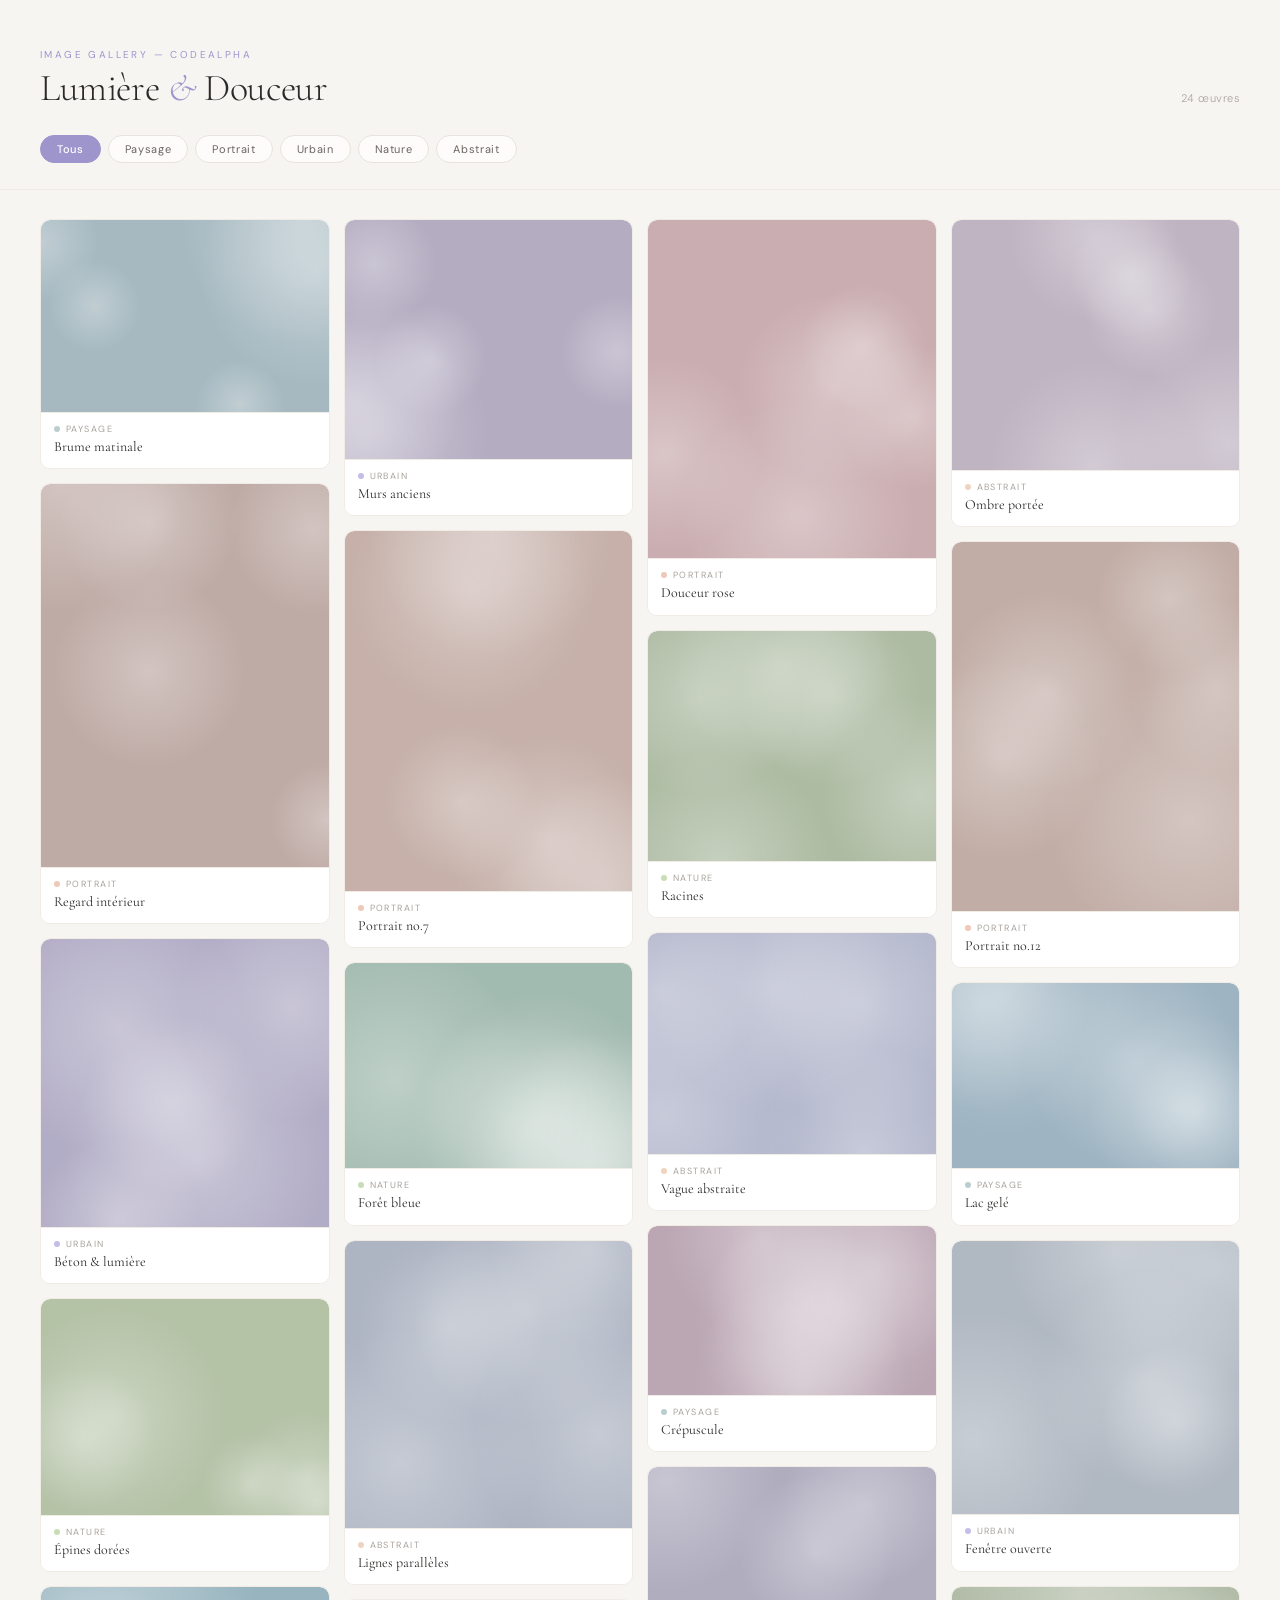
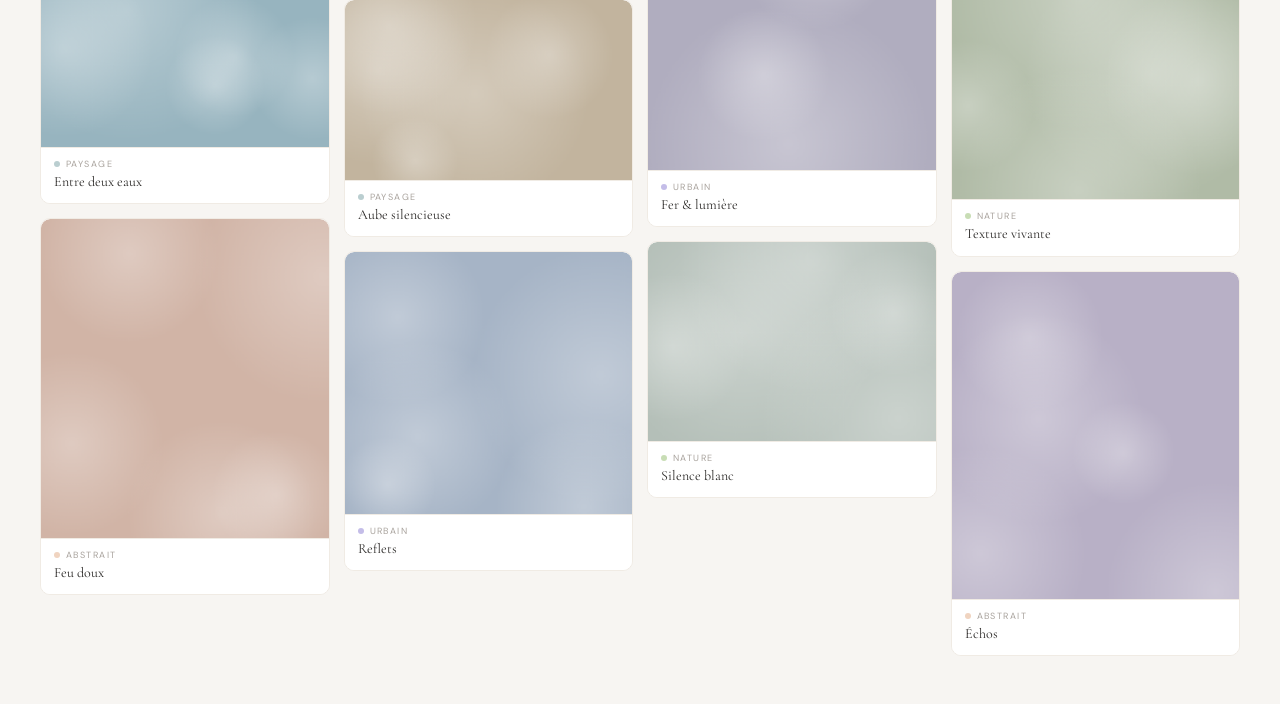
==== index.html @ f767afa3 "inserting each code into its file" ====
<!DOCTYPE html>
<html lang="fr">
<head>
  <meta charset="UTF-8" />
  <meta name="viewport" content="width=device-width, initial-scale=1.0" />
  <title>Lumière & Douceur — Image Gallery</title>
  <link rel="preconnect" href="https://fonts.googleapis.com" />
  <link rel="preconnect" href="https://fonts.gstatic.com" crossorigin />
  <link href="https://fonts.googleapis.com/css2?family=Cormorant+Garamond:ital,wght@0,300;0,400;1,300;1,400&family=DM+Sans:wght@300;400;500&display=swap" rel="stylesheet" />
  <link rel="stylesheet" href="assets/CSS/style.css" />
</head>
<body>

  <!-- HEADER -->
  <header class="g-header">
    <div>
      <p class="g-eyebrow">Image Gallery — CodeAlpha</p>
      <h1 class="g-title">Lumière <em>&amp;</em> Douceur</h1>
    </div>
    <p class="g-count" id="count-label" aria-live="polite">24 œuvres</p>
  </header>

  <!-- FILTERS -->
  <nav class="g-filters" id="filters" aria-label="Filtrer par catégorie"></nav>
  <div class="g-divider" role="separator"></div>

  <!-- GRID -->
  <main>
    <div class="masonry-grid" id="grid"></div>
    <p class="no-results" id="no-results" role="status">Aucune image dans cette catégorie.</p>
  </main>

  <!-- LIGHTBOX -->
  <div class="lightbox" id="lightbox" role="dialog" aria-modal="true" aria-label="Visionneuse d'image">
    <div class="lb-progress-wrap" aria-hidden="true">
      <div class="lb-progress" id="lb-progress"></div>
    </div>

    <button class="lb-close" id="lb-close" aria-label="Fermer la visionneuse">&#x2715;</button>

    <div class="lb-inner">
      <button class="lb-btn lb-prev" id="lb-prev" aria-label="Image précédente">&#8249;</button>

      <div class="lb-img-wrap">
        <img class="lb-img" id="lb-img" src="" alt="" />
        <div class="lb-info">
          <div>
            <p class="lb-cat-label" id="lb-cat"></p>
            <p class="lb-title" id="lb-title"></p>
            <p class="lb-author" id="lb-author"></p>
          </div>
          <p class="lb-counter" id="lb-counter" aria-live="polite"></p>
        </div>
      </div>

      <button class="lb-btn lb-next" id="lb-next" aria-label="Image suivante">&#8250;</button>
    </div>

    <div class="keyboard-hint" aria-hidden="true">
      <span class="key-chip"><kbd>←</kbd><kbd>→</kbd> naviguer</span>
      <span class="key-chip"><kbd>Esc</kbd> fermer</span>
    </div>
  </div>

  <script src="assets/JS/main.js"></script>
</body>
</html>
---- assets/CSS/style.css ----
/* ─── RESET & TOKENS ─── */
*, *::before, *::after { box-sizing: border-box; margin: 0; padding: 0; }

:root {
  --bg:          #F7F5F2;
  --surface:     #FDFCFB;
  --card:        #FFFFFF;
  --border:      #E8E3DC;
  --border-soft: #F0EBE4;
  --lavender:    #C4BDE8;
  --lavender-mid:#9E95CC;
  --sage:        #BACED0;
  --peach:       #EEC9B8;
  --text-dark:   #2C2A28;
  --text-mid:    #6B6560;
  --text-soft:   #A8A29C;
}

html { scroll-behavior: smooth; }

body {
  background: var(--bg);
  font-family: 'DM Sans', sans-serif;
  color: var(--text-dark);
  min-height: 100vh;
}

/* ─── HEADER ─── */
.g-header {
  padding: 3rem 2.5rem 0;
  display: flex;
  align-items: flex-end;
  justify-content: space-between;
  flex-wrap: wrap;
  gap: 1rem;
  max-width: 1400px;
  margin: 0 auto;
}

.g-eyebrow {
  font-size: 10px;
  letter-spacing: 0.24em;
  text-transform: uppercase;
  color: var(--lavender-mid);
  margin-bottom: 7px;
  font-weight: 400;
}

.g-title {
  font-family: 'Cormorant Garamond', serif;
  font-size: clamp(26px, 4vw, 38px);
  font-weight: 300;
  line-height: 1.1;
  letter-spacing: -0.01em;
}

.g-title em {
  font-style: italic;
  color: var(--lavender-mid);
}

.g-count {
  font-size: 11px;
  color: var(--text-soft);
  padding-bottom: 5px;
  font-weight: 300;
  letter-spacing: 0.04em;
}

/* ─── FILTERS ─── */
.g-filters {
  padding: 1.6rem 2.5rem 0.8rem;
  display: flex;
  gap: 7px;
  flex-wrap: wrap;
  max-width: 1400px;
  margin: 0 auto;
}

.filter-btn {
  background: var(--surface);
  border: 1px solid var(--border);
  color: var(--text-mid);
  font-family: 'DM Sans', sans-serif;
  font-size: 11px;
  letter-spacing: 0.06em;
  padding: 6px 16px;
  border-radius: 40px;
  cursor: pointer;
  transition: all 0.22s ease;
  font-weight: 400;
}

.filter-btn:hover {
  border-color: var(--lavender);
  color: var(--lavender-mid);
  background: #F0EEF9;
}

.filter-btn.active {
  background: var(--lavender-mid);
  border-color: var(--lavender-mid);
  color: #fff;
  font-weight: 500;
}

/* ─── DIVIDER ─── */
.g-divider {
  height: 1px;
  background: var(--border-soft);
  margin: 0.8rem 2.5rem 1.8rem;
  max-width: calc(1400px - 5rem);
  margin-left: auto;
  margin-right: auto;
}

/* ─── MASONRY GRID ─── */
.masonry-grid {
  columns: 4;
  column-gap: 14px;
  padding: 0 2.5rem 3rem;
  max-width: 1400px;
  margin: 0 auto;
}

.masonry-item {
  break-inside: avoid;
  margin-bottom: 14px;
  cursor: pointer;
  position: relative;
  overflow: hidden;
  border-radius: 10px;
  background: var(--card);
  border: 1px solid var(--border-soft);
  transition: transform 0.38s cubic-bezier(0.25,0.46,0.45,0.94),
              box-shadow 0.38s ease;
}

.masonry-item:hover {
  transform: translateY(-4px);
  box-shadow: 0 16px 44px rgba(158,149,204,0.14),
              0 2px 8px rgba(0,0,0,0.05);
}

.masonry-item:focus-visible {
  outline: 2px solid var(--lavender-mid);
  outline-offset: 3px;
}

.masonry-item img {
  width: 100%;
  display: block;
  border-radius: 9px 9px 0 0;
  transition: transform 0.55s cubic-bezier(0.25,0.46,0.45,0.94);
}

.masonry-item:hover img {
  transform: scale(1.05);
}

/* Card footer */
.item-footer {
  padding: 10px 13px 12px;
  background: var(--card);
  border-top: 1px solid var(--border-soft);
}

.item-cat-row {
  display: flex;
  align-items: center;
  gap: 6px;
  margin-bottom: 3px;
}

.item-cat-dot {
  width: 6px;
  height: 6px;
  border-radius: 50%;
  flex-shrink: 0;
}

.item-cat-label {
  font-size: 9px;
  letter-spacing: 0.16em;
  text-transform: uppercase;
  color: var(--text-soft);
}

.item-title {
  font-family: 'Cormorant Garamond', serif;
  font-size: 14px;
  font-weight: 400;
  color: var(--text-dark);
  line-height: 1.3;
}

/* Hover overlay */
.item-overlay {
  position: absolute;
  inset: 0;
  background: rgba(247,245,242,0.82);
  opacity: 0;
  transition: opacity 0.3s ease;
  display: flex;
  align-items: center;
  justify-content: center;
  border-radius: 9px;
}

.masonry-item:hover .item-overlay { opacity: 1; }

.overlay-icon {
  width: 44px;
  height: 44px;
  border-radius: 50%;
  background: var(--card);
  border: 1px solid var(--border);
  display: flex;
  align-items: center;
  justify-content: center;
  font-size: 20px;
  color: var(--lavender-mid);
  transform: scale(0.8);
  transition: transform 0.32s cubic-bezier(0.34,1.56,0.64,1);
}

.masonry-item:hover .overlay-icon { transform: scale(1); }

/* Hidden items */
.item-hidden {
  display: none;
}

/* Empty state */
.no-results {
  text-align: center;
  padding: 4rem 2rem;
  color: var(--text-soft);
  font-size: 14px;
  font-style: italic;
  display: none;
}

/* ─── LIGHTBOX ─── */
.lightbox {
  display: none;
  position: fixed;
  inset: 0;
  background: rgba(247,245,242,0.97);
  z-index: 9999;
}

.lightbox.open { display: flex; }

.lb-progress-wrap {
  position: absolute;
  bottom: 0; left: 0; right: 0;
  height: 2px;
  background: var(--border-soft);
}

.lb-progress {
  height: 100%;
  background: var(--lavender-mid);
  transition: width 0.35s ease;
  border-radius: 2px;
}

.lb-close {
  position: absolute;
  top: 20px; right: 24px;
  background: var(--card);
  border: 1px solid var(--border);
  color: var(--text-soft);
  width: 38px; height: 38px;
  border-radius: 50%;
  display: flex;
  align-items: center;
  justify-content: center;
  cursor: pointer;
  font-size: 22px;
  line-height: 1;
  transition: all 0.2s ease;
}

.lb-close:hover { color: var(--text-dark); border-color: var(--lavender); }

.lb-inner {
  position: relative;
  width: 100%;
  height: 100%;
  display: flex;
  align-items: center;
  justify-content: center;
  padding: 70px 90px;
}

.lb-img-wrap {
  max-width: 780px;
  width: 100%;
}

.lb-img {
  width: 100%;
  display: block;
  border-radius: 12px;
  border: 1px solid var(--border);
  box-shadow: 0 24px 64px rgba(158,149,204,0.16),
              0 4px 16px rgba(0,0,0,0.06);
}

.lb-info {
  margin-top: 20px;
  display: flex;
  justify-content: space-between;
  align-items: flex-end;
  padding: 0 2px;
}

.lb-cat-label {
  font-size: 9px;
  letter-spacing: 0.22em;
  text-transform: uppercase;
  color: var(--lavender-mid);
  margin-bottom: 4px;
}

.lb-title {
  font-family: 'Cormorant Garamond', serif;
  font-size: 24px;
  font-weight: 300;
  letter-spacing: -0.01em;
}

.lb-author {
  font-size: 11px;
  color: var(--text-soft);
  margin-top: 4px;
  font-weight: 300;
}

.lb-counter {
  font-size: 11px;
  color: var(--text-soft);
  font-variant-numeric: tabular-nums;
  letter-spacing: 0.08em;
}

.lb-btn {
  position: absolute;
  top: 50%;
  transform: translateY(-50%);
  background: var(--card);
  border: 1px solid var(--border);
  color: var(--text-mid);
  width: 46px; height: 46px;
  border-radius: 50%;
  display: flex;
  align-items: center;
  justify-content: center;
  cursor: pointer;
  font-size: 22px;
  line-height: 1;
  transition: all 0.2s ease;
  box-shadow: 0 2px 12px rgba(0,0,0,0.06);
  user-select: none;
}

.lb-btn:hover {
  border-color: var(--lavender);
  color: var(--lavender-mid);
  box-shadow: 0 4px 24px rgba(158,149,204,0.22);
}

.lb-prev { left: 22px; }
.lb-next { right: 22px; }

/* Keyboard hints */
.keyboard-hint {
  position: absolute;
  bottom: 18px;
  left: 50%;
  transform: translateX(-50%);
  display: flex;
  gap: 18px;
}

.key-chip {
  font-size: 10px;
  color: var(--text-soft);
  display: flex;
  align-items: center;
  gap: 5px;
  letter-spacing: 0.04em;
}

.key-chip kbd {
  background: var(--surface);
  border: 1px solid var(--border);
  color: var(--text-soft);
  font-family: 'DM Sans', sans-serif;
  font-size: 9px;
  padding: 2px 6px;
  border-radius: 4px;
}

/* ─── RESPONSIVE ─── */
@media (max-width: 1100px) {
  .masonry-grid { columns: 3; }
}

@media (max-width: 720px) {
  .masonry-grid { columns: 2; padding: 0 1.2rem 2rem; }
  .g-header { padding: 2rem 1.2rem 0; }
  .g-filters { padding: 1.2rem 1.2rem 0.6rem; }
  .g-divider { margin: 0.6rem 1.2rem 1.2rem; }
  .lb-inner { padding: 60px 60px; }
}

@media (max-width: 420px) {
  .masonry-grid { columns: 1; }
  .lb-inner { padding: 60px 16px; }
  .lb-prev { left: 10px; }
  .lb-next { right: 10px; }
  .keyboard-hint { display: none; }
}

/* Respect reduced motion */
@media (prefers-reduced-motion: reduce) {
  .masonry-item, .masonry-item img,
  .item-overlay, .overlay-icon,
  .lb-progress, .lb-btn { transition: none; }
}
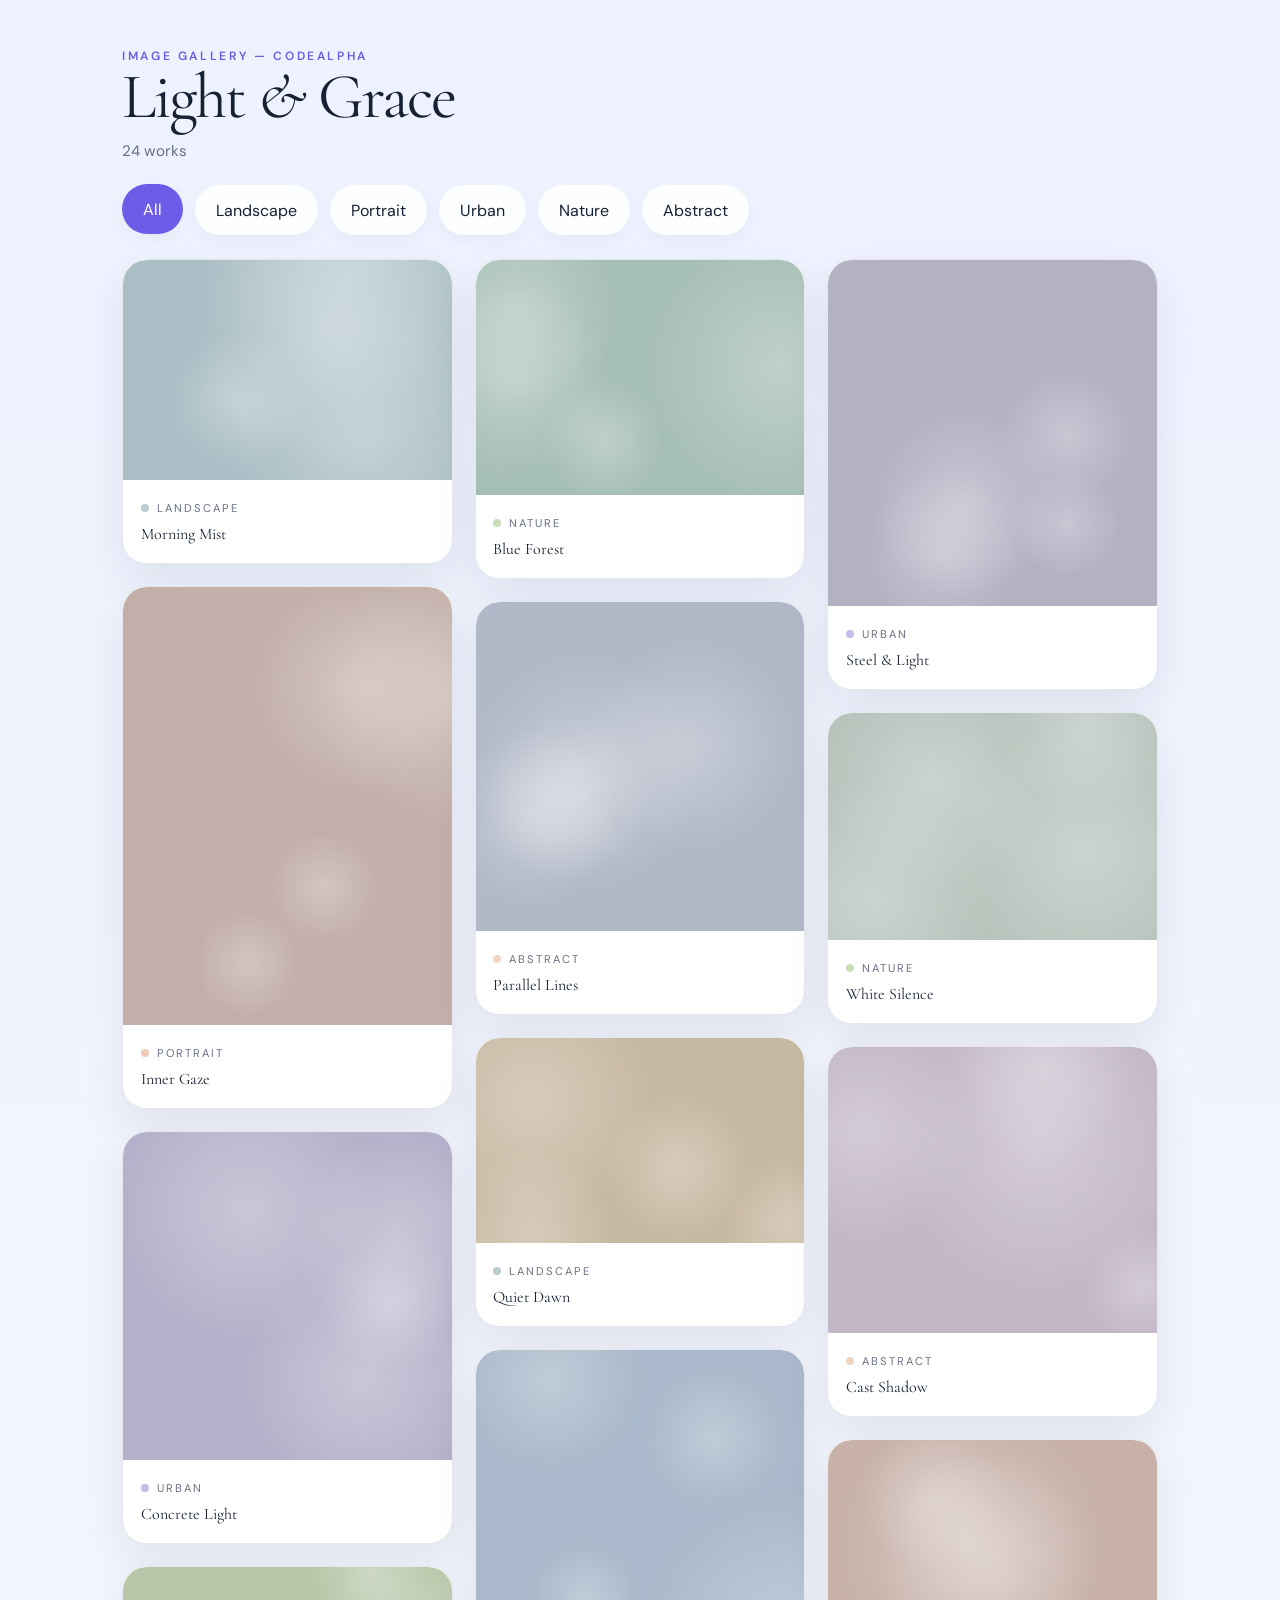
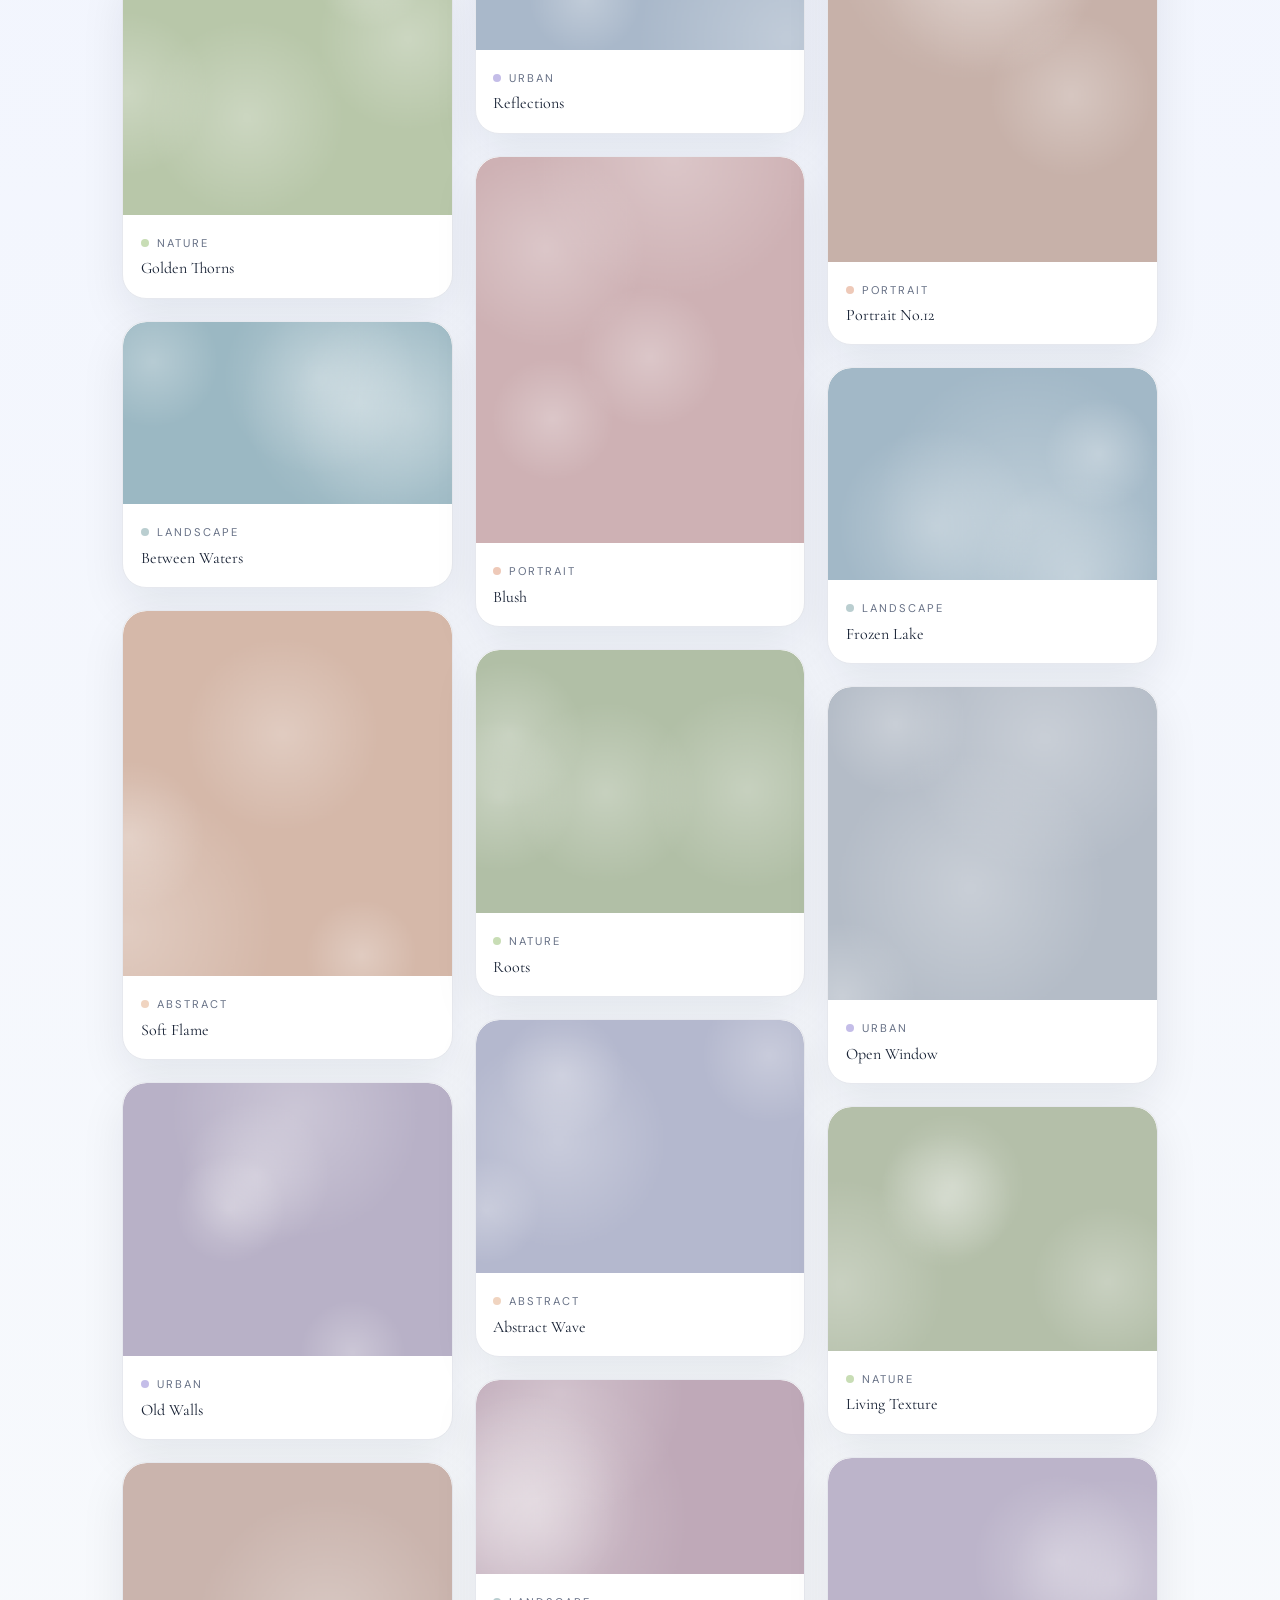
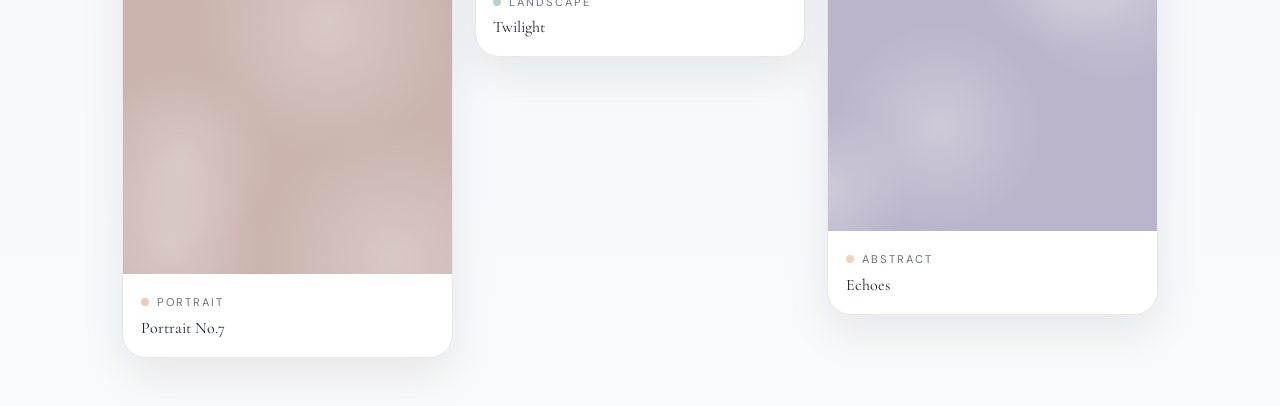
==== commit 8334efc2: "Modification of the CSS and JS files to enhance the user interface and add new features. The index.h" ====
--- a/index.html
+++ b/index.html
@@ -1,9 +1,9 @@
 <!DOCTYPE html>
-<html lang="fr">
+<html lang="en">
 <head>
   <meta charset="UTF-8" />
   <meta name="viewport" content="width=device-width, initial-scale=1.0" />
-  <title>Lumière & Douceur — Image Gallery</title>
+  <title>Light & Grace — Image Gallery</title>
   <link rel="preconnect" href="https://fonts.googleapis.com" />
   <link rel="preconnect" href="https://fonts.gstatic.com" crossorigin />
   <link href="https://fonts.googleapis.com/css2?family=Cormorant+Garamond:ital,wght@0,300;0,400;1,300;1,400&family=DM+Sans:wght@300;400;500&display=swap" rel="stylesheet" />
@@ -15,31 +15,30 @@
   <header class="g-header">
     <div>
       <p class="g-eyebrow">Image Gallery — CodeAlpha</p>
-      <h1 class="g-title">Lumière <em>&amp;</em> Douceur</h1>
+      <h1 class="g-title">Light <em>&amp;</em> Grace</h1>
     </div>
-    <p class="g-count" id="count-label" aria-live="polite">24 œuvres</p>
+    <p class="g-count" id="count-label" aria-live="polite">24 works</p>
   </header>
 
   <!-- FILTERS -->
-  <nav class="g-filters" id="filters" aria-label="Filtrer par catégorie"></nav>
-  <div class="g-divider" role="separator"></div>
+  <nav class="g-filters" id="filters" aria-label="Filter by category"></nav>
 
   <!-- GRID -->
   <main>
     <div class="masonry-grid" id="grid"></div>
-    <p class="no-results" id="no-results" role="status">Aucune image dans cette catégorie.</p>
+    <p class="no-results" id="no-results" role="status">No images in this category.</p>
   </main>
 
   <!-- LIGHTBOX -->
-  <div class="lightbox" id="lightbox" role="dialog" aria-modal="true" aria-label="Visionneuse d'image">
+  <div class="lightbox" id="lightbox" role="dialog" aria-modal="true" aria-label="Image viewer">
     <div class="lb-progress-wrap" aria-hidden="true">
       <div class="lb-progress" id="lb-progress"></div>
     </div>
 
-    <button class="lb-close" id="lb-close" aria-label="Fermer la visionneuse">&#x2715;</button>
+    <button class="lb-close" id="lb-close" aria-label="Close viewer">&#x2715;</button>
 
     <div class="lb-inner">
-      <button class="lb-btn lb-prev" id="lb-prev" aria-label="Image précédente">&#8249;</button>
+      <button class="lb-btn lb-prev" id="lb-prev" aria-label="Previous image">&#8249;</button>
 
       <div class="lb-img-wrap">
         <img class="lb-img" id="lb-img" src="" alt="" />
@@ -53,12 +52,12 @@
         </div>
       </div>
 
-      <button class="lb-btn lb-next" id="lb-next" aria-label="Image suivante">&#8250;</button>
+      <button class="lb-btn lb-next" id="lb-next" aria-label="Next image">&#8250;</button>
     </div>
 
     <div class="keyboard-hint" aria-hidden="true">
-      <span class="key-chip"><kbd>←</kbd><kbd>→</kbd> naviguer</span>
-      <span class="key-chip"><kbd>Esc</kbd> fermer</span>
+      <span class="key-chip"><kbd>←</kbd><kbd>→</kbd> navigate</span>
+      <span class="key-chip"><kbd>Esc</kbd> close</span>
     </div>
   </div>
 
--- a/assets/CSS/style.css
+++ b/assets/CSS/style.css
@@ -1,243 +1,186 @@
-/* ─── RESET & TOKENS ─── */
+﻿/* ─── RESET & TOKENS ─── */
 *, *::before, *::after { box-sizing: border-box; margin: 0; padding: 0; }
 
 :root {
-  --bg:          #F7F5F2;
-  --surface:     #FDFCFB;
-  --card:        #FFFFFF;
-  --border:      #E8E3DC;
-  --border-soft: #F0EBE4;
-  --lavender:    #C4BDE8;
-  --lavender-mid:#9E95CC;
-  --sage:        #BACED0;
-  --peach:       #EEC9B8;
-  --text-dark:   #2C2A28;
-  --text-mid:    #6B6560;
-  --text-soft:   #A8A29C;
+  --bg: #f3f4f8;
+  --surface: #ffffff;
+  --card: #ffffff;
+  --border: #e6e8ee;
+  --border-soft: #f0f2f8;
+  --text-dark: #172134;
+  --text-mid: #475569;
+  --text-soft: #667085;
+  --accent: #6c5ce7;
+  --accent-soft: rgba(108, 92, 231, 0.14);
+  --shadow: 0 18px 45px rgba(15, 23, 42, 0.08);
 }
 
 html { scroll-behavior: smooth; }
-
 body {
-  background: var(--bg);
+  min-height: 100vh;
+  background: linear-gradient(180deg, #eef2ff 0%, #f8fafc 100%);
+  color: var(--text-dark);
   font-family: 'DM Sans', sans-serif;
-  color: var(--text-dark);
-  min-height: 100vh;
-}
+}
+
+img { display: block; max-width: 100%; }
+button { font: inherit; }
 
 /* ─── HEADER ─── */
 .g-header {
-  padding: 3rem 2.5rem 0;
   display: flex;
-  align-items: flex-end;
-  justify-content: space-between;
-  flex-wrap: wrap;
-  gap: 1rem;
-  max-width: 1400px;
+  flex-direction: column;
+  align-items: flex-start;
+  gap: 0.75rem;
+  padding: 3rem 2rem 1.5rem;
+  max-width: 1100px;
   margin: 0 auto;
 }
 
 .g-eyebrow {
-  font-size: 10px;
-  letter-spacing: 0.24em;
+  font-size: 12px;
+  letter-spacing: 0.22em;
   text-transform: uppercase;
-  color: var(--lavender-mid);
-  margin-bottom: 7px;
-  font-weight: 400;
+  color: var(--accent);
+  font-weight: 600;
 }
 
 .g-title {
   font-family: 'Cormorant Garamond', serif;
-  font-size: clamp(26px, 4vw, 38px);
-  font-weight: 300;
-  line-height: 1.1;
-  letter-spacing: -0.01em;
-}
-
-.g-title em {
-  font-style: italic;
-  color: var(--lavender-mid);
+  font-size: clamp(3rem, 5vw, 4.5rem);
+  line-height: 1.02;
+  font-weight: 400;
+  letter-spacing: -0.03em;
 }
 
 .g-count {
-  font-size: 11px;
-  color: var(--text-soft);
-  padding-bottom: 5px;
-  font-weight: 300;
-  letter-spacing: 0.04em;
+  font-size: 0.95rem;
+  color: var(--text-soft);
 }
 
 /* ─── FILTERS ─── */
 .g-filters {
-  padding: 1.6rem 2.5rem 0.8rem;
   display: flex;
-  gap: 7px;
   flex-wrap: wrap;
-  max-width: 1400px;
+  gap: 0.75rem;
+  padding: 0 2rem 1.5rem;
+  max-width: 1100px;
   margin: 0 auto;
 }
 
 .filter-btn {
-  background: var(--surface);
-  border: 1px solid var(--border);
-  color: var(--text-mid);
-  font-family: 'DM Sans', sans-serif;
-  font-size: 11px;
-  letter-spacing: 0.06em;
-  padding: 6px 16px;
-  border-radius: 40px;
+  border: 1px solid transparent;
+  background: rgba(255,255,255,0.9);
+  color: var(--text-dark);
+  padding: 0.85rem 1.25rem;
+  border-radius: 999px;
   cursor: pointer;
-  transition: all 0.22s ease;
-  font-weight: 400;
-}
-
-.filter-btn:hover {
-  border-color: var(--lavender);
-  color: var(--lavender-mid);
-  background: #F0EEF9;
-}
-
+  transition: transform 0.22s ease, background 0.22s ease, color 0.22s ease, box-shadow 0.22s ease;
+  box-shadow: 0 6px 18px rgba(15, 23, 42, 0.04);
+}
+
+.filter-btn:hover,
 .filter-btn.active {
-  background: var(--lavender-mid);
-  border-color: var(--lavender-mid);
+  background: var(--accent);
   color: #fff;
-  font-weight: 500;
-}
-
-/* ─── DIVIDER ─── */
-.g-divider {
-  height: 1px;
-  background: var(--border-soft);
-  margin: 0.8rem 2.5rem 1.8rem;
-  max-width: calc(1400px - 5rem);
-  margin-left: auto;
-  margin-right: auto;
-}
-
-/* ─── MASONRY GRID ─── */
+  transform: translateY(-1px);
+}
+
+/* ─── GRID ─── */
 .masonry-grid {
-  columns: 4;
-  column-gap: 14px;
-  padding: 0 2.5rem 3rem;
-  max-width: 1400px;
+  columns: 3;
+  column-gap: 22px;
+  padding: 0 2rem 3rem;
+  max-width: 1100px;
   margin: 0 auto;
 }
 
 .masonry-item {
   break-inside: avoid;
-  margin-bottom: 14px;
-  cursor: pointer;
+  margin-bottom: 22px;
   position: relative;
+  border-radius: 24px;
+  background: var(--surface);
   overflow: hidden;
-  border-radius: 10px;
-  background: var(--card);
-  border: 1px solid var(--border-soft);
-  transition: transform 0.38s cubic-bezier(0.25,0.46,0.45,0.94),
-              box-shadow 0.38s ease;
-}
-
-.masonry-item:hover {
-  transform: translateY(-4px);
-  box-shadow: 0 16px 44px rgba(158,149,204,0.14),
-              0 2px 8px rgba(0,0,0,0.05);
-}
-
-.masonry-item:focus-visible {
-  outline: 2px solid var(--lavender-mid);
-  outline-offset: 3px;
+  border: 1px solid var(--border);
+  box-shadow: var(--shadow);
 }
 
 .masonry-item img {
   width: 100%;
+  height: auto;
   display: block;
-  border-radius: 9px 9px 0 0;
-  transition: transform 0.55s cubic-bezier(0.25,0.46,0.45,0.94);
+  border-radius: 24px 24px 0 0;
+  transition: transform 0.35s ease;
 }
 
 .masonry-item:hover img {
-  transform: scale(1.05);
-}
-
-/* Card footer */
+  transform: scale(1.04);
+}
+
 .item-footer {
-  padding: 10px 13px 12px;
-  background: var(--card);
-  border-top: 1px solid var(--border-soft);
+  padding: 1rem 1.1rem 1.15rem;
 }
 
 .item-cat-row {
-  display: flex;
+  display: inline-flex;
   align-items: center;
-  gap: 6px;
-  margin-bottom: 3px;
+  gap: 0.5rem;
+  margin-bottom: 0.55rem;
 }
 
 .item-cat-dot {
-  width: 6px;
-  height: 6px;
+  width: 8px;
+  height: 8px;
   border-radius: 50%;
   flex-shrink: 0;
 }
 
 .item-cat-label {
-  font-size: 9px;
-  letter-spacing: 0.16em;
+  font-size: 0.7rem;
+  letter-spacing: 0.18em;
   text-transform: uppercase;
   color: var(--text-soft);
 }
 
 .item-title {
   font-family: 'Cormorant Garamond', serif;
-  font-size: 14px;
-  font-weight: 400;
+  font-size: 1rem;
+  line-height: 1.3;
   color: var(--text-dark);
-  line-height: 1.3;
-}
-
-/* Hover overlay */
+}
+
 .item-overlay {
   position: absolute;
   inset: 0;
-  background: rgba(247,245,242,0.82);
+  background: rgba(255,255,255,0.82);
   opacity: 0;
-  transition: opacity 0.3s ease;
-  display: flex;
-  align-items: center;
-  justify-content: center;
-  border-radius: 9px;
+  transition: opacity 0.25s ease;
+  display: grid;
+  place-items: center;
 }
 
 .masonry-item:hover .item-overlay { opacity: 1; }
 
 .overlay-icon {
-  width: 44px;
-  height: 44px;
+  width: 42px;
+  height: 42px;
   border-radius: 50%;
-  background: var(--card);
-  border: 1px solid var(--border);
-  display: flex;
-  align-items: center;
-  justify-content: center;
-  font-size: 20px;
-  color: var(--lavender-mid);
-  transform: scale(0.8);
-  transition: transform 0.32s cubic-bezier(0.34,1.56,0.64,1);
-}
-
-.masonry-item:hover .overlay-icon { transform: scale(1); }
-
-/* Hidden items */
-.item-hidden {
-  display: none;
-}
-
-/* Empty state */
+  background: var(--surface);
+  border: 1px solid var(--border);
+  display: grid;
+  place-items: center;
+  font-size: 1.1rem;
+  color: var(--accent);
+}
+
+.item-hidden { display: none; }
+
 .no-results {
   text-align: center;
-  padding: 4rem 2rem;
-  color: var(--text-soft);
-  font-size: 14px;
-  font-style: italic;
+  padding: 4rem 1.5rem;
+  color: var(--text-soft);
+  font-size: 1rem;
   display: none;
 }
 
@@ -246,188 +189,147 @@
   display: none;
   position: fixed;
   inset: 0;
-  background: rgba(247,245,242,0.97);
+  background: rgba(15, 23, 42, 0.72);
   z-index: 9999;
+  align-items: center;
+  justify-content: center;
+  padding: 1.75rem;
 }
 
 .lightbox.open { display: flex; }
 
-.lb-progress-wrap {
-  position: absolute;
-  bottom: 0; left: 0; right: 0;
-  height: 2px;
-  background: var(--border-soft);
-}
-
-.lb-progress {
-  height: 100%;
-  background: var(--lavender-mid);
-  transition: width 0.35s ease;
-  border-radius: 2px;
+.lb-inner {
+  width: min(100%, 900px);
+  max-height: min(100%, 780px);
+  background: rgba(255,255,255,0.98);
+  border-radius: 30px;
+  overflow: hidden;
+  position: relative;
+  box-shadow: 0 48px 80px rgba(15, 23, 42, 0.25);
 }
 
 .lb-close {
   position: absolute;
-  top: 20px; right: 24px;
-  background: var(--card);
-  border: 1px solid var(--border);
-  color: var(--text-soft);
-  width: 38px; height: 38px;
+  top: 16px;
+  right: 16px;
+  width: 44px;
+  height: 44px;
   border-radius: 50%;
-  display: flex;
-  align-items: center;
-  justify-content: center;
+  border: 1px solid var(--border);
+  background: #fff;
+  color: var(--text-mid);
   cursor: pointer;
-  font-size: 22px;
-  line-height: 1;
-  transition: all 0.2s ease;
-}
-
-.lb-close:hover { color: var(--text-dark); border-color: var(--lavender); }
-
-.lb-inner {
+  display: grid;
+  place-items: center;
+  z-index: 2;
+}
+
+.lb-close:hover { color: var(--accent); border-color: var(--accent); }
+
+.lb-img-wrap {
   position: relative;
-  width: 100%;
-  height: 100%;
-  display: flex;
-  align-items: center;
-  justify-content: center;
-  padding: 70px 90px;
-}
-
-.lb-img-wrap {
-  max-width: 780px;
-  width: 100%;
+  max-height: 640px;
+  overflow: hidden;
 }
 
 .lb-img {
   width: 100%;
+  height: auto;
   display: block;
-  border-radius: 12px;
-  border: 1px solid var(--border);
-  box-shadow: 0 24px 64px rgba(158,149,204,0.16),
-              0 4px 16px rgba(0,0,0,0.06);
+  cursor: pointer;
 }
 
 .lb-info {
-  margin-top: 20px;
   display: flex;
   justify-content: space-between;
   align-items: flex-end;
-  padding: 0 2px;
+  gap: 1rem;
+  padding: 1.2rem 1.5rem 1.5rem;
 }
 
 .lb-cat-label {
-  font-size: 9px;
+  font-size: 0.75rem;
   letter-spacing: 0.22em;
   text-transform: uppercase;
-  color: var(--lavender-mid);
-  margin-bottom: 4px;
+  color: var(--accent);
+  margin-bottom: 0.45rem;
 }
 
 .lb-title {
   font-family: 'Cormorant Garamond', serif;
-  font-size: 24px;
-  font-weight: 300;
-  letter-spacing: -0.01em;
-}
-
-.lb-author {
-  font-size: 11px;
-  color: var(--text-soft);
-  margin-top: 4px;
-  font-weight: 300;
-}
-
+  font-size: 1.65rem;
+  line-height: 1.1;
+}
+
+.lb-author,
 .lb-counter {
-  font-size: 11px;
-  color: var(--text-soft);
-  font-variant-numeric: tabular-nums;
-  letter-spacing: 0.08em;
+  font-size: 0.85rem;
+  color: var(--text-soft);
 }
 
 .lb-btn {
   position: absolute;
   top: 50%;
   transform: translateY(-50%);
-  background: var(--card);
-  border: 1px solid var(--border);
+  width: 48px;
+  height: 48px;
+  border-radius: 50%;
+  border: 1px solid var(--border);
+  background: rgba(255,255,255,0.96);
   color: var(--text-mid);
-  width: 46px; height: 46px;
-  border-radius: 50%;
-  display: flex;
-  align-items: center;
-  justify-content: center;
+  display: grid;
+  place-items: center;
   cursor: pointer;
-  font-size: 22px;
-  line-height: 1;
-  transition: all 0.2s ease;
-  box-shadow: 0 2px 12px rgba(0,0,0,0.06);
-  user-select: none;
-}
-
-.lb-btn:hover {
-  border-color: var(--lavender);
-  color: var(--lavender-mid);
-  box-shadow: 0 4px 24px rgba(158,149,204,0.22);
-}
-
-.lb-prev { left: 22px; }
-.lb-next { right: 22px; }
-
-/* Keyboard hints */
+}
+
+.lb-btn:hover { color: var(--accent); border-color: var(--accent); }
+
+.lb-prev { left: 14px; }
+.lb-next { right: 14px; }
+
 .keyboard-hint {
   position: absolute;
   bottom: 18px;
   left: 50%;
   transform: translateX(-50%);
   display: flex;
-  gap: 18px;
+  gap: 1rem;
+  color: var(--text-soft);
+  font-size: 0.8rem;
 }
 
 .key-chip {
-  font-size: 10px;
-  color: var(--text-soft);
-  display: flex;
-  align-items: center;
-  gap: 5px;
-  letter-spacing: 0.04em;
+  background: rgba(255,255,255,0.9);
+  border: 1px solid var(--border);
+  border-radius: 999px;
+  padding: 0.45rem 0.75rem;
 }
 
 .key-chip kbd {
-  background: var(--surface);
-  border: 1px solid var(--border);
-  color: var(--text-soft);
-  font-family: 'DM Sans', sans-serif;
-  font-size: 9px;
-  padding: 2px 6px;
-  border-radius: 4px;
-}
-
-/* ─── RESPONSIVE ─── */
-@media (max-width: 1100px) {
-  .masonry-grid { columns: 3; }
-}
-
-@media (max-width: 720px) {
-  .masonry-grid { columns: 2; padding: 0 1.2rem 2rem; }
-  .g-header { padding: 2rem 1.2rem 0; }
-  .g-filters { padding: 1.2rem 1.2rem 0.6rem; }
-  .g-divider { margin: 0.6rem 1.2rem 1.2rem; }
-  .lb-inner { padding: 60px 60px; }
-}
-
-@media (max-width: 420px) {
-  .masonry-grid { columns: 1; }
-  .lb-inner { padding: 60px 16px; }
-  .lb-prev { left: 10px; }
-  .lb-next { right: 10px; }
+  background: #f8fafc;
+  border: 1px solid var(--border);
+  padding: 0.2rem 0.45rem;
+  border-radius: 6px;
+  font-size: 0.75rem;
+}
+
+@media (max-width: 990px) {
+  .masonry-grid { columns: 2; }
+  .g-header { align-items: flex-start; }
+}
+
+@media (max-width: 680px) {
+  .g-header { padding: 2rem 1.2rem 1rem; }
+  .g-filters { padding: 0 1.2rem 1rem; }
+  .masonry-grid { columns: 1; padding: 0 1.2rem 2rem; }
+  .lb-inner { max-height: 100%; }
+  .lb-img-wrap { max-height: 420px; }
+  .lb-info { flex-direction: column; align-items: flex-start; }
+  .lb-prev { left: 8px; }
+  .lb-next { right: 8px; }
   .keyboard-hint { display: none; }
 }
 
-/* Respect reduced motion */
 @media (prefers-reduced-motion: reduce) {
-  .masonry-item, .masonry-item img,
-  .item-overlay, .overlay-icon,
-  .lb-progress, .lb-btn { transition: none; }
-}
+  *, *::before, *::after { transition: none !important; }
+}  
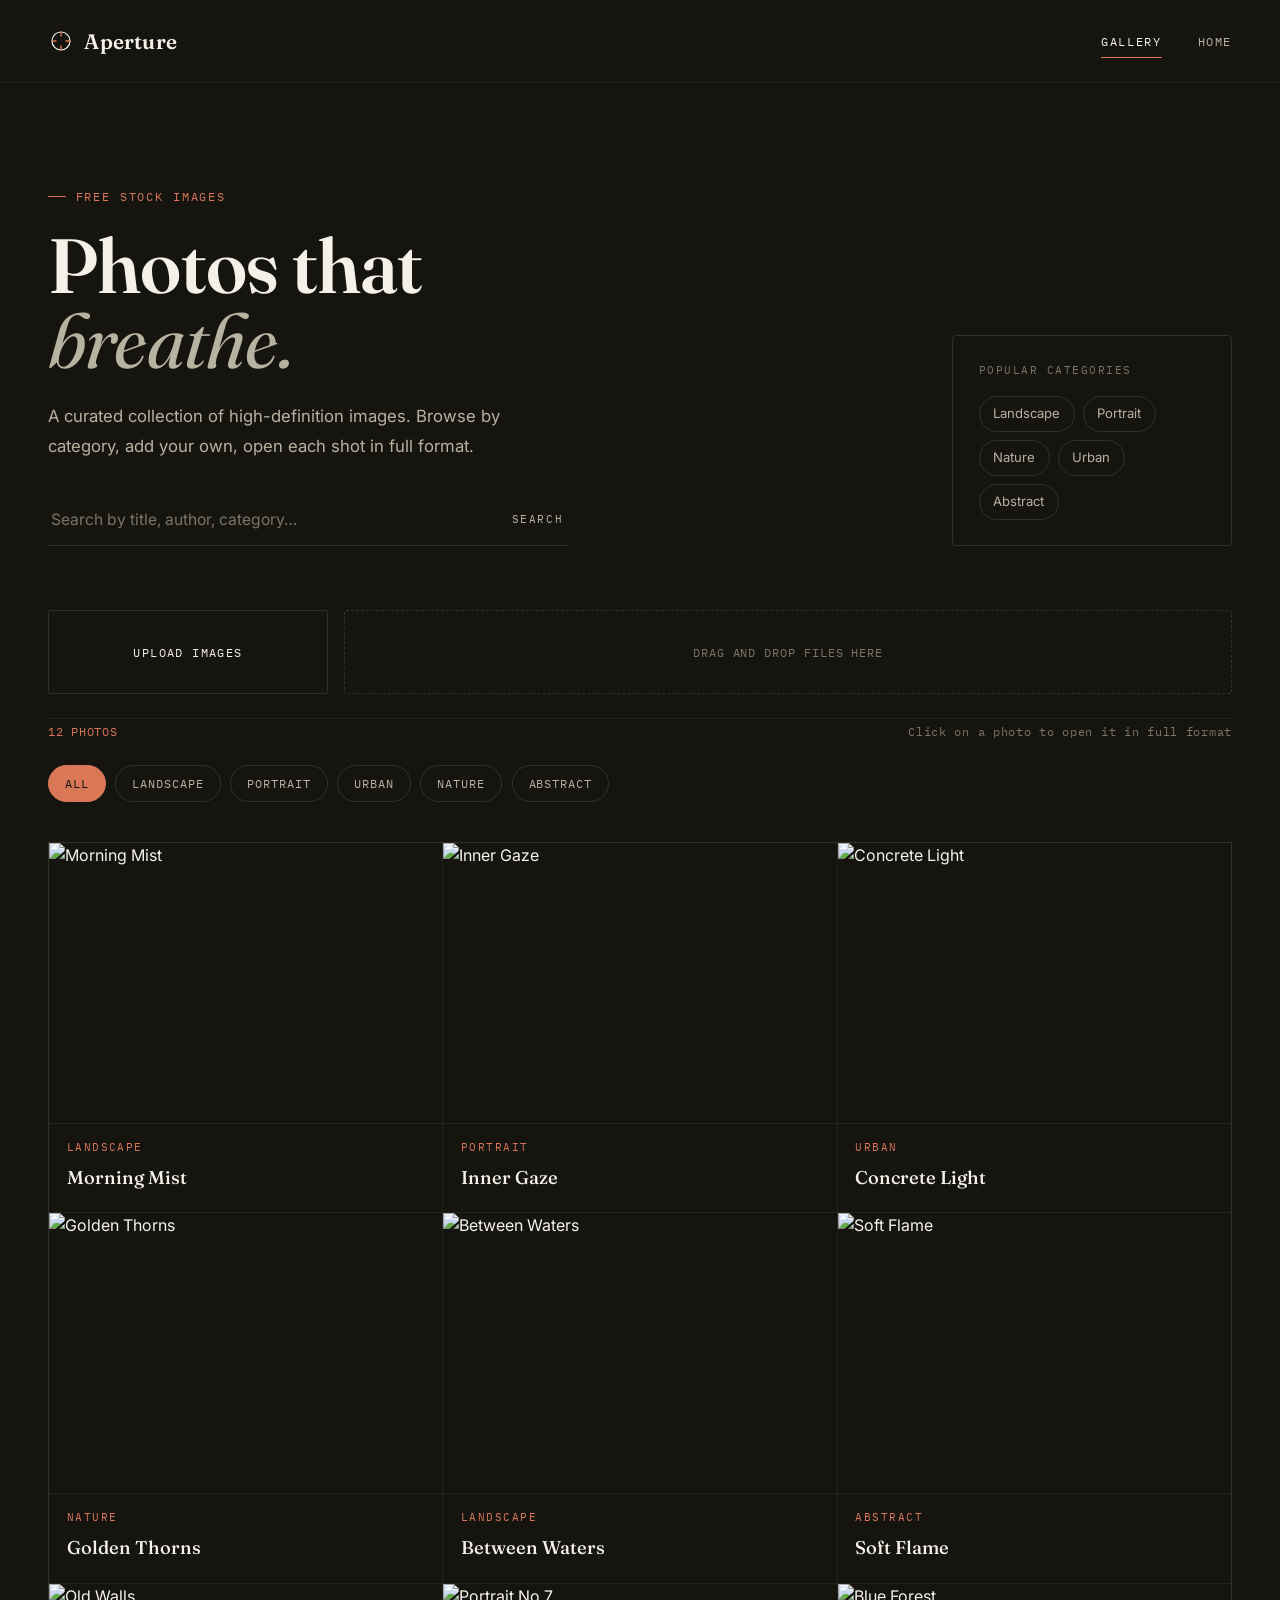
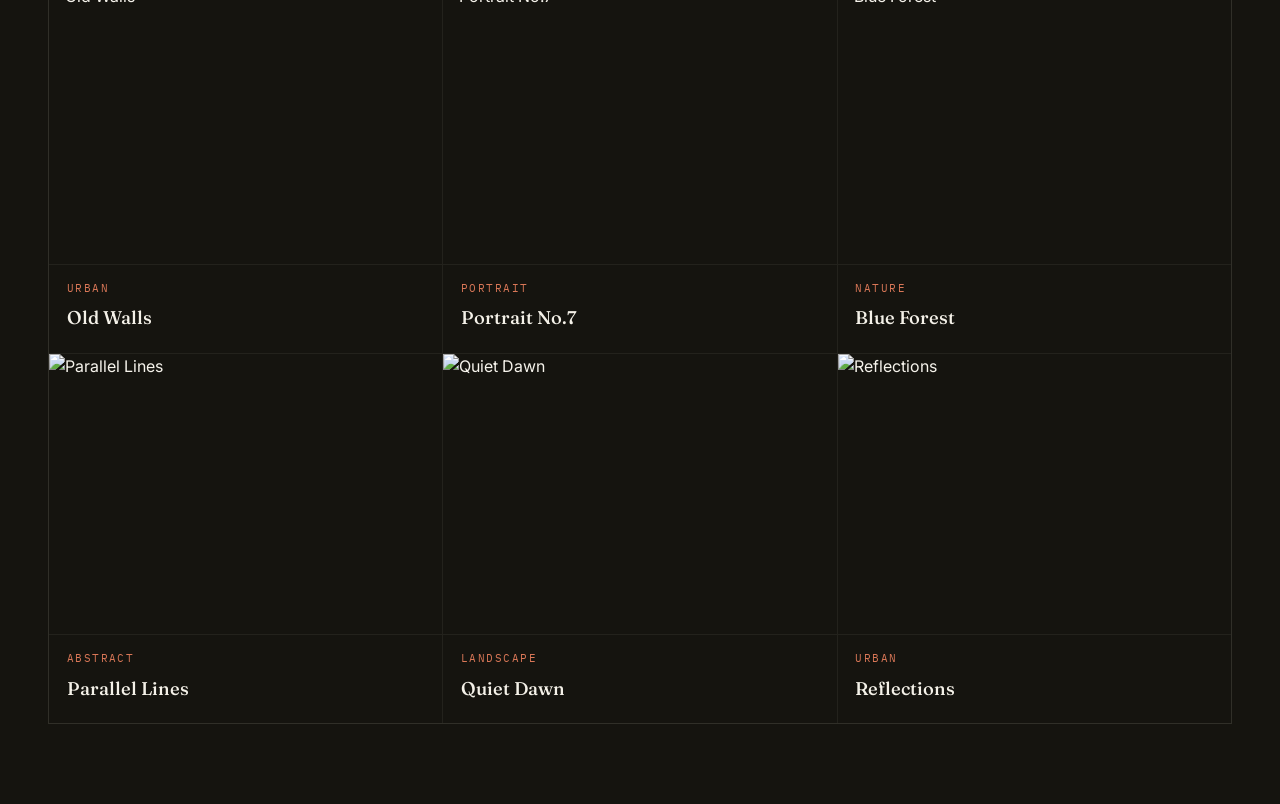
==== commit ed0a3c39: "Modify and enhance the styling of the upload button in the CSS file, and update the navigation links" ====
--- a/index.html
+++ b/index.html
@@ -1,66 +1,71 @@
-<!DOCTYPE html>
+﻿<!DOCTYPE html>
 <html lang="en">
 <head>
   <meta charset="UTF-8" />
   <meta name="viewport" content="width=device-width, initial-scale=1.0" />
-  <title>Light & Grace — Image Gallery</title>
+  <title>Aperture — Gallery</title>
   <link rel="preconnect" href="https://fonts.googleapis.com" />
   <link rel="preconnect" href="https://fonts.gstatic.com" crossorigin />
-  <link href="https://fonts.googleapis.com/css2?family=Cormorant+Garamond:ital,wght@0,300;0,400;1,300;1,400&family=DM+Sans:wght@300;400;500&display=swap" rel="stylesheet" />
+  <link href="https://fonts.googleapis.com/css2?family=Fraunces:ital,opsz,wght@0,9..144,400;0,9..144,500;0,9..144,600;1,9..144,400&family=Inter:wght@400;500;600&family=IBM+Plex+Mono:wght@400;500&display=swap" rel="stylesheet" />
   <link rel="stylesheet" href="assets/CSS/style.css" />
 </head>
 <body>
-
-  <!-- HEADER -->
-  <header class="g-header">
-    <div>
-      <p class="g-eyebrow">Image Gallery — CodeAlpha</p>
-      <h1 class="g-title">Light <em>&amp;</em> Grace</h1>
-    </div>
-    <p class="g-count" id="count-label" aria-live="polite">24 works</p>
+  <header class="nav-bar">
+    <a href="Landing_Page.html" class="brand">
+      <svg class="brand-mark" viewBox="0 0 26 26" aria-hidden="true">
+        <circle cx="13" cy="13" r="9"></circle>
+        <path d="M13 4 L13 8 M22 13 L18 13 M13 22 L13 18 M4 13 L8 13"></path>
+      </svg>
+      Aperture
+    </a>
+    <nav class="nav-links">
+      <a href="index.html" class="active">Gallery</a>
+      <a href="Landing_Page.html">Home</a>
+    </nav>
   </header>
 
-  <!-- FILTERS -->
-  <nav class="g-filters" id="filters" aria-label="Filter by category"></nav>
-
-  <!-- GRID -->
-  <main>
-    <div class="masonry-grid" id="grid"></div>
-    <p class="no-results" id="no-results" role="status">No images in this category.</p>
-  </main>
-
-  <!-- LIGHTBOX -->
-  <div class="lightbox" id="lightbox" role="dialog" aria-modal="true" aria-label="Image viewer">
-    <div class="lb-progress-wrap" aria-hidden="true">
-      <div class="lb-progress" id="lb-progress"></div>
+  <section class="hero hero-large">
+    <div class="hero-copy-block">
+      <p class="eyebrow">Free stock images</p>
+      <h1 class="site-title">Photos that<br><em>breathe.</em></h1>
+      <p class="hero-copy">A curated collection of high-definition images. Browse by category, add your own, open each shot in full format.</p>
+      <form id="search-form" class="search-form" role="search">
+        <input id="search-input" type="search" placeholder="Search by title, author, category…" aria-label="Search images" />
+        <button type="submit" class="search-button">Search</button>
+      </form>
     </div>
-
-    <button class="lb-close" id="lb-close" aria-label="Close viewer">&#x2715;</button>
-
-    <div class="lb-inner">
-      <button class="lb-btn lb-prev" id="lb-prev" aria-label="Previous image">&#8249;</button>
-
-      <div class="lb-img-wrap">
-        <img class="lb-img" id="lb-img" src="" alt="" />
-        <div class="lb-info">
-          <div>
-            <p class="lb-cat-label" id="lb-cat"></p>
-            <p class="lb-title" id="lb-title"></p>
-            <p class="lb-author" id="lb-author"></p>
-          </div>
-          <p class="lb-counter" id="lb-counter" aria-live="polite"></p>
+    <div class="hero-panel">
+      <div class="hero-card">
+        <p class="hero-card-title">Popular categories</p>
+        <div class="hero-pill-row">
+          <span class="pill">Landscape</span>
+          <span class="pill">Portrait</span>
+          <span class="pill">Nature</span>
+          <span class="pill">Urban</span>
+          <span class="pill">Abstract</span>
         </div>
       </div>
+    </div>
+  </section>
 
-      <button class="lb-btn lb-next" id="lb-next" aria-label="Next image">&#8250;</button>
+  <section class="toolbar">
+    <div class="toolbar-actions">
+      <button class="upload-button" id="upload-button">Upload images</button>
+      <input id="file-input" type="file" accept="image/*" multiple hidden />
+      <div class="drop-zone" id="drop-zone">Drag and drop files here</div>
     </div>
+    <div class="toolbar-meta">
+      <span class="gallery-count" id="count-label" aria-live="polite">12 photos</span>
+      <span>Click on a photo to open it in full format</span>
+    </div>
+    <nav class="filters" id="filters" aria-label="Filter by category"></nav>
+  </section>
 
-    <div class="keyboard-hint" aria-hidden="true">
-      <span class="key-chip"><kbd>←</kbd><kbd>→</kbd> navigate</span>
-      <span class="key-chip"><kbd>Esc</kbd> close</span>
-    </div>
-  </div>
+  <main class="gallery">
+    <div class="masonry-grid" id="grid"></div>
+    <p class="no-results" id="no-results">No images match this search.</p>
+  </main>
 
   <script src="assets/JS/main.js"></script>
 </body>
-</html>
+</html>
--- a/assets/CSS/style.css
+++ b/assets/CSS/style.css
@@ -1,335 +1,732 @@
-﻿/* ─── RESET & TOKENS ─── */
+﻿/* ============================================================
+   APERTURE — Design tokens
+   Editorial dark gallery. Photos are the subject; the chrome
+   stays quiet, mono-labelled like camera metadata.
+   ============================================================ */
+
 *, *::before, *::after { box-sizing: border-box; margin: 0; padding: 0; }
 
 :root {
-  --bg: #f3f4f8;
-  --surface: #ffffff;
-  --card: #ffffff;
-  --border: #e6e8ee;
-  --border-soft: #f0f2f8;
-  --text-dark: #172134;
-  --text-mid: #475569;
-  --text-soft: #667085;
-  --accent: #6c5ce7;
-  --accent-soft: rgba(108, 92, 231, 0.14);
-  --shadow: 0 18px 45px rgba(15, 23, 42, 0.08);
+  --ink:        #15140f;
+  --ink-soft:   #1c1b14;
+  --surface:    #1c1b14;
+  --surface-2:  #211f17;
+  --line:       rgba(244, 241, 232, 0.12);
+  --line-soft:  rgba(244, 241, 232, 0.06);
+  --paper:      #f4f1e8;
+  --paper-dim:  #b8b3a0;
+  --paper-faint:#7a7666;
+  --accent:     #d97757;
+  --accent-soft:rgba(217, 119, 87, 0.16);
+  --focus:      #d97757;
+
+  --font-display: 'Fraunces', 'Georgia', serif;
+  --font-body:    'Inter', -apple-system, sans-serif;
+  --font-mono:    'IBM Plex Mono', 'SFMono-Regular', monospace;
+
+  --radius-sm: 2px;
+  --radius-md: 4px;
+  --ease: cubic-bezier(0.16, 1, 0.3, 1);
 }
 
 html { scroll-behavior: smooth; }
+
 body {
   min-height: 100vh;
-  background: linear-gradient(180deg, #eef2ff 0%, #f8fafc 100%);
-  color: var(--text-dark);
-  font-family: 'DM Sans', sans-serif;
+  font-family: var(--font-body);
+  background: var(--ink);
+  color: var(--paper);
+  font-size: 16px;
+  line-height: 1.5;
 }
 
 img { display: block; max-width: 100%; }
-button { font: inherit; }
-
-/* ─── HEADER ─── */
-.g-header {
-  display: flex;
-  flex-direction: column;
-  align-items: flex-start;
+button, a, input { font: inherit; color: inherit; }
+a { text-decoration: none; }
+
+:focus-visible {
+  outline: 2px solid var(--focus);
+  outline-offset: 3px;
+}
+
+@media (prefers-reduced-motion: reduce) {
+  *, *::before, *::after {
+    animation-duration: 0.01ms !important;
+    transition-duration: 0.01ms !important;
+  }
+  html { scroll-behavior: auto; }
+}
+
+/* ============================================================
+   NAV
+   ============================================================ */
+
+.nav-bar {
+  display: flex;
+  align-items: center;
+  justify-content: space-between;
+  gap: 1.5rem;
+  padding: 1.6rem clamp(1.25rem, 4vw, 3rem);
+  max-width: 1320px;
+  margin: 0 auto;
+  border-bottom: 1px solid var(--line-soft);
+}
+
+.brand {
+  display: inline-flex;
+  align-items: center;
+  gap: 0.65rem;
+  font-family: var(--font-display);
+  font-size: 1.3rem;
+  font-weight: 600;
+  letter-spacing: 0.01em;
+  color: var(--paper);
+}
+
+.brand-mark {
+  width: 26px;
+  height: 26px;
+  flex-shrink: 0;
+}
+
+.brand-mark circle { fill: none; stroke: var(--paper); stroke-width: 1.2; }
+.brand-mark path { fill: none; stroke: var(--accent); stroke-width: 1.4; stroke-linecap: round; }
+
+.nav-links {
+  display: flex;
+  gap: clamp(1.25rem, 3vw, 2.25rem);
+  flex-wrap: wrap;
+}
+
+.nav-links a {
+  position: relative;
+  font-family: var(--font-mono);
+  font-size: 0.72rem;
+  letter-spacing: 0.14em;
+  text-transform: uppercase;
+  color: var(--paper-dim);
+  padding: 0.4rem 0;
+  transition: color 0.2s var(--ease);
+}
+
+.nav-links a::after {
+  content: '';
+  position: absolute;
+  left: 0;
+  bottom: -2px;
+  width: 100%;
+  height: 1px;
+  background: var(--accent);
+  transform: scaleX(0);
+  transform-origin: left;
+  transition: transform 0.25s var(--ease);
+}
+
+.nav-links a.active,
+.nav-links a:hover {
+  color: var(--paper);
+}
+
+.nav-links a.active::after,
+.nav-links a:hover::after {
+  transform: scaleX(1);
+}
+
+/* ============================================================
+   HERO
+   ============================================================ */
+
+.hero {
+  max-width: 1320px;
+  margin: 0 auto;
+  padding: clamp(3rem, 8vw, 6rem) clamp(1.25rem, 4vw, 3rem) clamp(2.5rem, 6vw, 4rem);
+  display: grid;
+  gap: 2rem;
+}
+
+.hero-large {
+  grid-template-columns: 1.3fr 1fr;
+  align-items: end;
+}
+
+.eyebrow {
+  display: inline-flex;
+  align-items: center;
+  gap: 0.6rem;
+  font-family: var(--font-mono);
+  font-size: 0.72rem;
+  letter-spacing: 0.16em;
+  text-transform: uppercase;
+  color: var(--accent);
+  margin-bottom: 1.4rem;
+}
+
+.eyebrow::before {
+  content: '';
+  width: 18px;
+  height: 1px;
+  background: var(--accent);
+}
+
+.hero-copy-block {
+  max-width: 640px;
+}
+
+.site-title {
+  font-family: var(--font-display);
+  font-size: clamp(2.6rem, 6vw, 5rem);
+  font-weight: 600;
+  line-height: 0.98;
+  letter-spacing: -0.01em;
+  color: var(--paper);
+  margin-bottom: 1.5rem;
+}
+
+.site-title em {
+  font-style: italic;
+  font-weight: 400;
+  color: var(--paper-dim);
+}
+
+.hero-copy {
+  font-family: var(--font-body);
+  font-size: 1.05rem;
+  line-height: 1.75;
+  color: var(--paper-dim);
+  max-width: 480px;
+  margin-bottom: 2rem;
+}
+
+.search-form {
+  display: grid;
+  grid-template-columns: 1fr auto;
+  gap: 0;
+  border-bottom: 1px solid var(--line);
+  transition: border-color 0.2s var(--ease);
+  max-width: 520px;
+}
+
+.search-form:focus-within {
+  border-color: var(--accent);
+}
+
+.search-form input {
+  width: 100%;
+  background: transparent;
+  border: none;
+  padding: 0.9rem 0.2rem;
+  color: var(--paper);
+  font-family: var(--font-body);
+  font-size: 0.98rem;
+  outline: none;
+}
+
+.search-form input::placeholder { color: var(--paper-faint); }
+
+.search-button {
+  background: transparent;
+  border: none;
+  color: var(--paper-dim);
+  font-family: var(--font-mono);
+  font-size: 0.7rem;
+  letter-spacing: 0.14em;
+  text-transform: uppercase;
+  padding: 0.9rem 0.3rem;
+  cursor: pointer;
+  transition: color 0.2s var(--ease);
+}
+
+.search-button:hover { color: var(--accent); }
+
+.hero-panel {
+  display: flex;
+  justify-content: flex-end;
+}
+
+.hero-card {
+  border: 1px solid var(--line);
+  border-radius: var(--radius-md);
+  padding: 1.6rem;
+  width: 100%;
+  max-width: 280px;
+}
+
+.hero-card-title {
+  font-family: var(--font-mono);
+  font-size: 0.68rem;
+  letter-spacing: 0.14em;
+  text-transform: uppercase;
+  color: var(--paper-faint);
+  margin-bottom: 1.1rem;
+}
+
+.hero-pill-row {
+  display: flex;
+  flex-wrap: wrap;
+  gap: 0.5rem;
+}
+
+.pill {
+  display: inline-flex;
+  align-items: center;
+  padding: 0.45rem 0.85rem;
+  border: 1px solid var(--line);
+  border-radius: 999px;
+  font-size: 0.82rem;
+  color: var(--paper-dim);
+}
+
+/* Landing-only simplified hero */
+.hero-simple .hero-panel { display: none; }
+.hero-simple.hero-large { grid-template-columns: 1fr; }
+
+.landing-hero {
+  border-bottom: 1px solid var(--line-soft);
+  padding-bottom: clamp(3rem, 7vw, 5rem);
+}
+
+.hero-actions {
+  display: flex;
+  flex-wrap: wrap;
+  gap: 1rem;
+  margin-top: 0.5rem;
+}
+
+.primary-button,
+.secondary-button,
+.upload-button {
+  border: none;
+  cursor: pointer;
+  font-family: var(--font-mono);
+  font-size: 0.74rem;
+  letter-spacing: 0.12em;
+  text-transform: uppercase;
+  transition: all 0.2s var(--ease);
+}
+
+.primary-button {
+  display: inline-flex;
+  align-items: center;
+  gap: 0.6rem;
+  padding: 1rem 1.6rem;
+  background: var(--accent);
+  color: var(--ink);
+  border-radius: var(--radius-sm);
+}
+
+.primary-button:hover {
+  background: #e8896a;
+  transform: translateY(-1px);
+}
+
+.secondary-button {
+  display: inline-flex;
+  align-items: center;
+  padding: 1rem 1.6rem;
+  border: 1px solid var(--line);
+  color: var(--paper);
+  border-radius: var(--radius-sm);
+}
+
+.secondary-button:hover {
+  border-color: var(--paper-dim);
+}
+
+/* ============================================================
+   TOOLBAR
+   ============================================================ */
+
+.toolbar {
+  max-width: 1320px;
+  margin: 0 auto;
+  padding: 0 clamp(1.25rem, 4vw, 3rem) 2.5rem;
+  display: grid;
+  gap: 1.5rem;
+}
+
+.toolbar-actions {
+  display: grid;
+  grid-template-columns: minmax(200px, 280px) 1fr;
+  gap: 1rem;
+}
+
+.upload-button {
+  display: inline-flex;
+  align-items: center;
+  justify-content: center;
+  border: 1px solid var(--line);
+  color: var(--paper);
+  border-radius: var(--radius-sm);
+  min-height: 84px;
+  background: transparent;
+  cursor: pointer;
+  padding: 1rem;
+}
+
+.upload-button:hover {
+  border-color: var(--accent);
+  color: var(--accent);
+}
+
+.drop-zone {
+  display: grid;
+  place-items: center;
+  min-height: 84px;
+  border: 1px dashed var(--line);
+  border-radius: var(--radius-sm);
+  color: var(--paper-faint);
+  font-family: var(--font-mono);
+  font-size: 0.72rem;
+  letter-spacing: 0.08em;
+  text-transform: uppercase;
+  text-align: center;
+  padding: 1rem;
+  transition: border-color 0.2s var(--ease), color 0.2s var(--ease);
+}
+
+.drop-zone.hover {
+  border-color: var(--accent);
+  color: var(--accent);
+  border-style: solid;
+}
+
+.toolbar-meta {
+  display: flex;
+  flex-wrap: wrap;
+  justify-content: space-between;
   gap: 0.75rem;
-  padding: 3rem 2rem 1.5rem;
-  max-width: 1100px;
-  margin: 0 auto;
-}
-
-.g-eyebrow {
-  font-size: 12px;
-  letter-spacing: 0.22em;
-  text-transform: uppercase;
+  align-items: baseline;
+  font-family: var(--font-mono);
+  font-size: 0.74rem;
+  letter-spacing: 0.06em;
+  color: var(--paper-faint);
+  padding-top: 0.25rem;
+  border-top: 1px solid var(--line-soft);
+}
+
+.gallery-count {
   color: var(--accent);
-  font-weight: 600;
-}
-
-.g-title {
-  font-family: 'Cormorant Garamond', serif;
-  font-size: clamp(3rem, 5vw, 4.5rem);
-  line-height: 1.02;
-  font-weight: 400;
-  letter-spacing: -0.03em;
-}
-
-.g-count {
-  font-size: 0.95rem;
-  color: var(--text-soft);
-}
-
-/* ─── FILTERS ─── */
-.g-filters {
+  text-transform: uppercase;
+}
+
+.filters {
   display: flex;
   flex-wrap: wrap;
-  gap: 0.75rem;
-  padding: 0 2rem 1.5rem;
-  max-width: 1100px;
-  margin: 0 auto;
+  gap: 0.6rem;
 }
 
 .filter-btn {
-  border: 1px solid transparent;
-  background: rgba(255,255,255,0.9);
-  color: var(--text-dark);
-  padding: 0.85rem 1.25rem;
+  border: 1px solid var(--line);
+  background: transparent;
+  padding: 0.55rem 1rem;
   border-radius: 999px;
+  color: var(--paper-dim);
+  font-family: var(--font-mono);
+  font-size: 0.72rem;
+  letter-spacing: 0.08em;
+  text-transform: uppercase;
   cursor: pointer;
-  transition: transform 0.22s ease, background 0.22s ease, color 0.22s ease, box-shadow 0.22s ease;
-  box-shadow: 0 6px 18px rgba(15, 23, 42, 0.04);
-}
-
-.filter-btn:hover,
+  transition: all 0.2s var(--ease);
+}
+
 .filter-btn.active {
   background: var(--accent);
-  color: #fff;
-  transform: translateY(-1px);
-}
-
-/* ─── GRID ─── */
+  border-color: var(--accent);
+  color: var(--ink);
+}
+
+.filter-btn:not(.active):hover {
+  border-color: var(--paper-dim);
+  color: var(--paper);
+}
+
+/* ============================================================
+   GALLERY GRID
+   ============================================================ */
+
+.gallery {
+  max-width: 1320px;
+  margin: 0 auto 5rem;
+  padding: 0 clamp(1.25rem, 4vw, 3rem);
+}
+
 .masonry-grid {
-  columns: 3;
-  column-gap: 22px;
-  padding: 0 2rem 3rem;
-  max-width: 1100px;
-  margin: 0 auto;
+  display: grid;
+  grid-template-columns: repeat(3, minmax(0, 1fr));
+  gap: 1px;
+  background: var(--line-soft);
+  border: 1px solid var(--line-soft);
 }
 
 .masonry-item {
-  break-inside: avoid;
-  margin-bottom: 22px;
+  background: var(--ink);
+  border: none;
+  cursor: pointer;
+  display: grid;
+  gap: 0;
+  text-align: left;
+  opacity: 0;
+  animation: rise 0.5s var(--ease) forwards;
+}
+
+@keyframes rise {
+  from { opacity: 0; transform: translateY(10px); }
+  to   { opacity: 1; transform: translateY(0); }
+}
+
+.image-wrap {
   position: relative;
-  border-radius: 24px;
-  background: var(--surface);
   overflow: hidden;
-  border: 1px solid var(--border);
-  box-shadow: var(--shadow);
 }
 
 .masonry-item img {
   width: 100%;
-  height: auto;
-  display: block;
-  border-radius: 24px 24px 0 0;
-  transition: transform 0.35s ease;
+  height: 280px;
+  object-fit: cover;
+  filter: grayscale(0.15) contrast(1.02);
+  transition: transform 0.6s var(--ease), filter 0.4s var(--ease);
 }
 
 .masonry-item:hover img {
-  transform: scale(1.04);
-}
-
-.item-footer {
-  padding: 1rem 1.1rem 1.15rem;
-}
-
-.item-cat-row {
-  display: inline-flex;
-  align-items: center;
-  gap: 0.5rem;
-  margin-bottom: 0.55rem;
-}
-
-.item-cat-dot {
-  width: 8px;
-  height: 8px;
-  border-radius: 50%;
-  flex-shrink: 0;
-}
-
-.item-cat-label {
-  font-size: 0.7rem;
-  letter-spacing: 0.18em;
-  text-transform: uppercase;
-  color: var(--text-soft);
-}
-
-.item-title {
-  font-family: 'Cormorant Garamond', serif;
-  font-size: 1rem;
-  line-height: 1.3;
-  color: var(--text-dark);
+  transform: scale(1.035);
+  filter: grayscale(0) contrast(1.05);
 }
 
 .item-overlay {
   position: absolute;
   inset: 0;
-  background: rgba(255,255,255,0.82);
+  background: linear-gradient(180deg, transparent 50%, rgba(21,20,15,0.85) 100%);
   opacity: 0;
-  transition: opacity 0.25s ease;
+  transition: opacity 0.3s var(--ease);
+  display: flex;
+  align-items: flex-end;
+  padding: 1rem;
+}
+
+.masonry-item:hover .item-overlay { opacity: 1; }
+
+.overlay-icon {
+  width: 30px;
+  height: 30px;
+  border-radius: 50%;
+  border: 1px solid rgba(244,241,232,0.4);
   display: grid;
   place-items: center;
-}
-
-.masonry-item:hover .item-overlay { opacity: 1; }
-
-.overlay-icon {
-  width: 42px;
-  height: 42px;
-  border-radius: 50%;
-  background: var(--surface);
-  border: 1px solid var(--border);
-  display: grid;
-  place-items: center;
-  font-size: 1.1rem;
+  font-size: 0.85rem;
+  color: var(--paper);
+  background: rgba(21,20,15,0.5);
+}
+
+.item-footer {
+  padding: 1rem 1.1rem 1.3rem;
+  border-top: 1px solid var(--line-soft);
+}
+
+.item-cat-row {
+  display: flex;
+  align-items: center;
+  gap: 0.5rem;
+  margin-bottom: 0.5rem;
+}
+
+.item-cat-dot { display: none; }
+
+.item-cat-label {
+  font-family: var(--font-mono);
+  font-size: 0.66rem;
+  letter-spacing: 0.14em;
+  text-transform: uppercase;
   color: var(--accent);
 }
 
-.item-hidden { display: none; }
+.item-title {
+  font-family: var(--font-display);
+  font-size: 1.15rem;
+  font-weight: 500;
+  color: var(--paper);
+}
 
 .no-results {
   text-align: center;
-  padding: 4rem 1.5rem;
-  color: var(--text-soft);
+  padding: 5rem 1rem;
+  color: var(--paper-faint);
+  font-family: var(--font-mono);
+  font-size: 0.85rem;
+  letter-spacing: 0.04em;
+  display: none;
+}
+
+/* ============================================================
+   READER
+   ============================================================ */
+
+.reader-page {
+  max-width: 1180px;
+  margin: 0 auto;
+  padding: clamp(2rem, 5vw, 3.5rem) clamp(1.25rem, 4vw, 3rem) 5rem;
+}
+
+.reader-panel { display: grid; }
+
+.reader-card {
+  display: grid;
+  grid-template-columns: 1.5fr 1fr;
+  gap: clamp(2rem, 4vw, 3.5rem);
+  align-items: start;
+}
+
+.reader-card.empty {
+  grid-template-columns: 1fr;
+  padding: 6rem 1rem;
+  text-align: center;
+  border: 1px dashed var(--line);
+}
+
+.reader-card img {
+  width: 100%;
+  max-height: 720px;
+  object-fit: cover;
+  border: 1px solid var(--line);
+}
+
+.reader-details {
+  display: grid;
+  gap: 1.6rem;
+  align-content: start;
+  padding-top: 0.5rem;
+}
+
+.reader-eyebrow {
+  font-family: var(--font-mono);
+  font-size: 0.7rem;
+  letter-spacing: 0.16em;
+  text-transform: uppercase;
+  color: var(--accent);
+}
+
+.reader-title {
+  font-family: var(--font-display);
+  font-size: clamp(2rem, 3.5vw, 2.9rem);
+  font-weight: 600;
+  line-height: 1.05;
+  color: var(--paper);
+}
+
+.reader-meta {
+  display: grid;
+  gap: 0.6rem;
+  font-family: var(--font-mono);
+  font-size: 0.78rem;
+  color: var(--paper-dim);
+  border-top: 1px solid var(--line);
+  border-bottom: 1px solid var(--line);
+  padding: 1.1rem 0;
+}
+
+.reader-meta-row {
+  display: flex;
+  justify-content: space-between;
+  gap: 1rem;
+}
+
+.reader-meta-row span:first-child {
+  color: var(--paper-faint);
+  text-transform: uppercase;
+  letter-spacing: 0.08em;
+}
+
+.preview-label {
+  color: var(--paper-dim);
+  line-height: 1.8;
   font-size: 1rem;
-  display: none;
-}
-
-/* ─── LIGHTBOX ─── */
-.lightbox {
-  display: none;
-  position: fixed;
-  inset: 0;
-  background: rgba(15, 23, 42, 0.72);
-  z-index: 9999;
-  align-items: center;
-  justify-content: center;
-  padding: 1.75rem;
-}
-
-.lightbox.open { display: flex; }
-
-.lb-inner {
-  width: min(100%, 900px);
-  max-height: min(100%, 780px);
-  background: rgba(255,255,255,0.98);
-  border-radius: 30px;
-  overflow: hidden;
-  position: relative;
-  box-shadow: 0 48px 80px rgba(15, 23, 42, 0.25);
-}
-
-.lb-close {
-  position: absolute;
-  top: 16px;
-  right: 16px;
-  width: 44px;
-  height: 44px;
-  border-radius: 50%;
-  border: 1px solid var(--border);
-  background: #fff;
-  color: var(--text-mid);
-  cursor: pointer;
-  display: grid;
-  place-items: center;
-  z-index: 2;
-}
-
-.lb-close:hover { color: var(--accent); border-color: var(--accent); }
-
-.lb-img-wrap {
-  position: relative;
-  max-height: 640px;
-  overflow: hidden;
-}
-
-.lb-img {
-  width: 100%;
-  height: auto;
-  display: block;
-  cursor: pointer;
-}
-
-.lb-info {
-  display: flex;
-  justify-content: space-between;
-  align-items: flex-end;
-  gap: 1rem;
-  padding: 1.2rem 1.5rem 1.5rem;
-}
-
-.lb-cat-label {
-  font-size: 0.75rem;
-  letter-spacing: 0.22em;
-  text-transform: uppercase;
+  font-family: var(--font-body);
+}
+
+.back-link {
+  display: inline-flex;
+  align-items: center;
+  gap: 0.5rem;
+  font-family: var(--font-mono);
+  font-size: 0.72rem;
+  letter-spacing: 0.1em;
+  text-transform: uppercase;
+  color: var(--paper-dim);
+  margin-bottom: 2rem;
+  transition: color 0.2s var(--ease);
+}
+
+.back-link:hover { color: var(--accent); }
+
+/* ============================================================
+   LANDING — features
+   ============================================================ */
+
+.landing {
+  max-width: 1320px;
+  margin: 0 auto 5rem;
+  padding: 0 clamp(1.25rem, 4vw, 3rem);
+}
+
+.features {
+  display: grid;
+  grid-template-columns: repeat(3, 1fr);
+  border-top: 1px solid var(--line);
+}
+
+.feature-card {
+  padding: 2.4rem 1.8rem 2.4rem 0;
+  border-right: 1px solid var(--line);
+}
+
+.feature-card:last-child { border-right: none; padding-right: 0; }
+.feature-card:not(:first-child) { padding-left: 1.8rem; }
+
+.feature-index {
+  font-family: var(--font-mono);
+  font-size: 0.72rem;
   color: var(--accent);
-  margin-bottom: 0.45rem;
-}
-
-.lb-title {
-  font-family: 'Cormorant Garamond', serif;
-  font-size: 1.65rem;
-  line-height: 1.1;
-}
-
-.lb-author,
-.lb-counter {
-  font-size: 0.85rem;
-  color: var(--text-soft);
-}
-
-.lb-btn {
-  position: absolute;
-  top: 50%;
-  transform: translateY(-50%);
-  width: 48px;
-  height: 48px;
-  border-radius: 50%;
-  border: 1px solid var(--border);
-  background: rgba(255,255,255,0.96);
-  color: var(--text-mid);
-  display: grid;
-  place-items: center;
-  cursor: pointer;
-}
-
-.lb-btn:hover { color: var(--accent); border-color: var(--accent); }
-
-.lb-prev { left: 14px; }
-.lb-next { right: 14px; }
-
-.keyboard-hint {
-  position: absolute;
-  bottom: 18px;
-  left: 50%;
-  transform: translateX(-50%);
-  display: flex;
-  gap: 1rem;
-  color: var(--text-soft);
-  font-size: 0.8rem;
-}
-
-.key-chip {
-  background: rgba(255,255,255,0.9);
-  border: 1px solid var(--border);
-  border-radius: 999px;
-  padding: 0.45rem 0.75rem;
-}
-
-.key-chip kbd {
-  background: #f8fafc;
-  border: 1px solid var(--border);
-  padding: 0.2rem 0.45rem;
-  border-radius: 6px;
-  font-size: 0.75rem;
-}
-
-@media (max-width: 990px) {
-  .masonry-grid { columns: 2; }
-  .g-header { align-items: flex-start; }
-}
-
-@media (max-width: 680px) {
-  .g-header { padding: 2rem 1.2rem 1rem; }
-  .g-filters { padding: 0 1.2rem 1rem; }
-  .masonry-grid { columns: 1; padding: 0 1.2rem 2rem; }
-  .lb-inner { max-height: 100%; }
-  .lb-img-wrap { max-height: 420px; }
-  .lb-info { flex-direction: column; align-items: flex-start; }
-  .lb-prev { left: 8px; }
-  .lb-next { right: 8px; }
-  .keyboard-hint { display: none; }
-}
-
-@media (prefers-reduced-motion: reduce) {
-  *, *::before, *::after { transition: none !important; }
-}  
+  margin-bottom: 1.2rem;
+}
+
+.feature-card h2 {
+  font-family: var(--font-display);
+  font-size: 1.4rem;
+  font-weight: 500;
+  color: var(--paper);
+  margin-bottom: 0.85rem;
+}
+
+.feature-card p {
+  color: var(--paper-dim);
+  line-height: 1.75;
+  font-size: 0.96rem;
+}
+
+/* ============================================================
+   RESPONSIVE
+   ============================================================ */
+
+@media (max-width: 1024px) {
+  .hero-large { grid-template-columns: 1fr; }
+  .hero-panel { justify-content: flex-start; }
+  .toolbar-actions { grid-template-columns: 1fr; }
+  .reader-card { grid-template-columns: 1fr; }
+  .features { grid-template-columns: 1fr; }
+  .feature-card {
+    padding: 2rem 0;
+    border-right: none;
+    border-bottom: 1px solid var(--line);
+  }
+  .feature-card:last-child { border-bottom: none; }
+}
+
+@media (max-width: 780px) {
+  .masonry-grid { grid-template-columns: repeat(2, minmax(0,1fr)); }
+  .nav-bar { flex-wrap: wrap; gap: 1rem; }
+}
+
+@media (max-width: 560px) {
+  .masonry-grid { grid-template-columns: 1fr; }
+  .search-form { grid-template-columns: 1fr; }
+  .nav-links { gap: 1rem; }
+}
